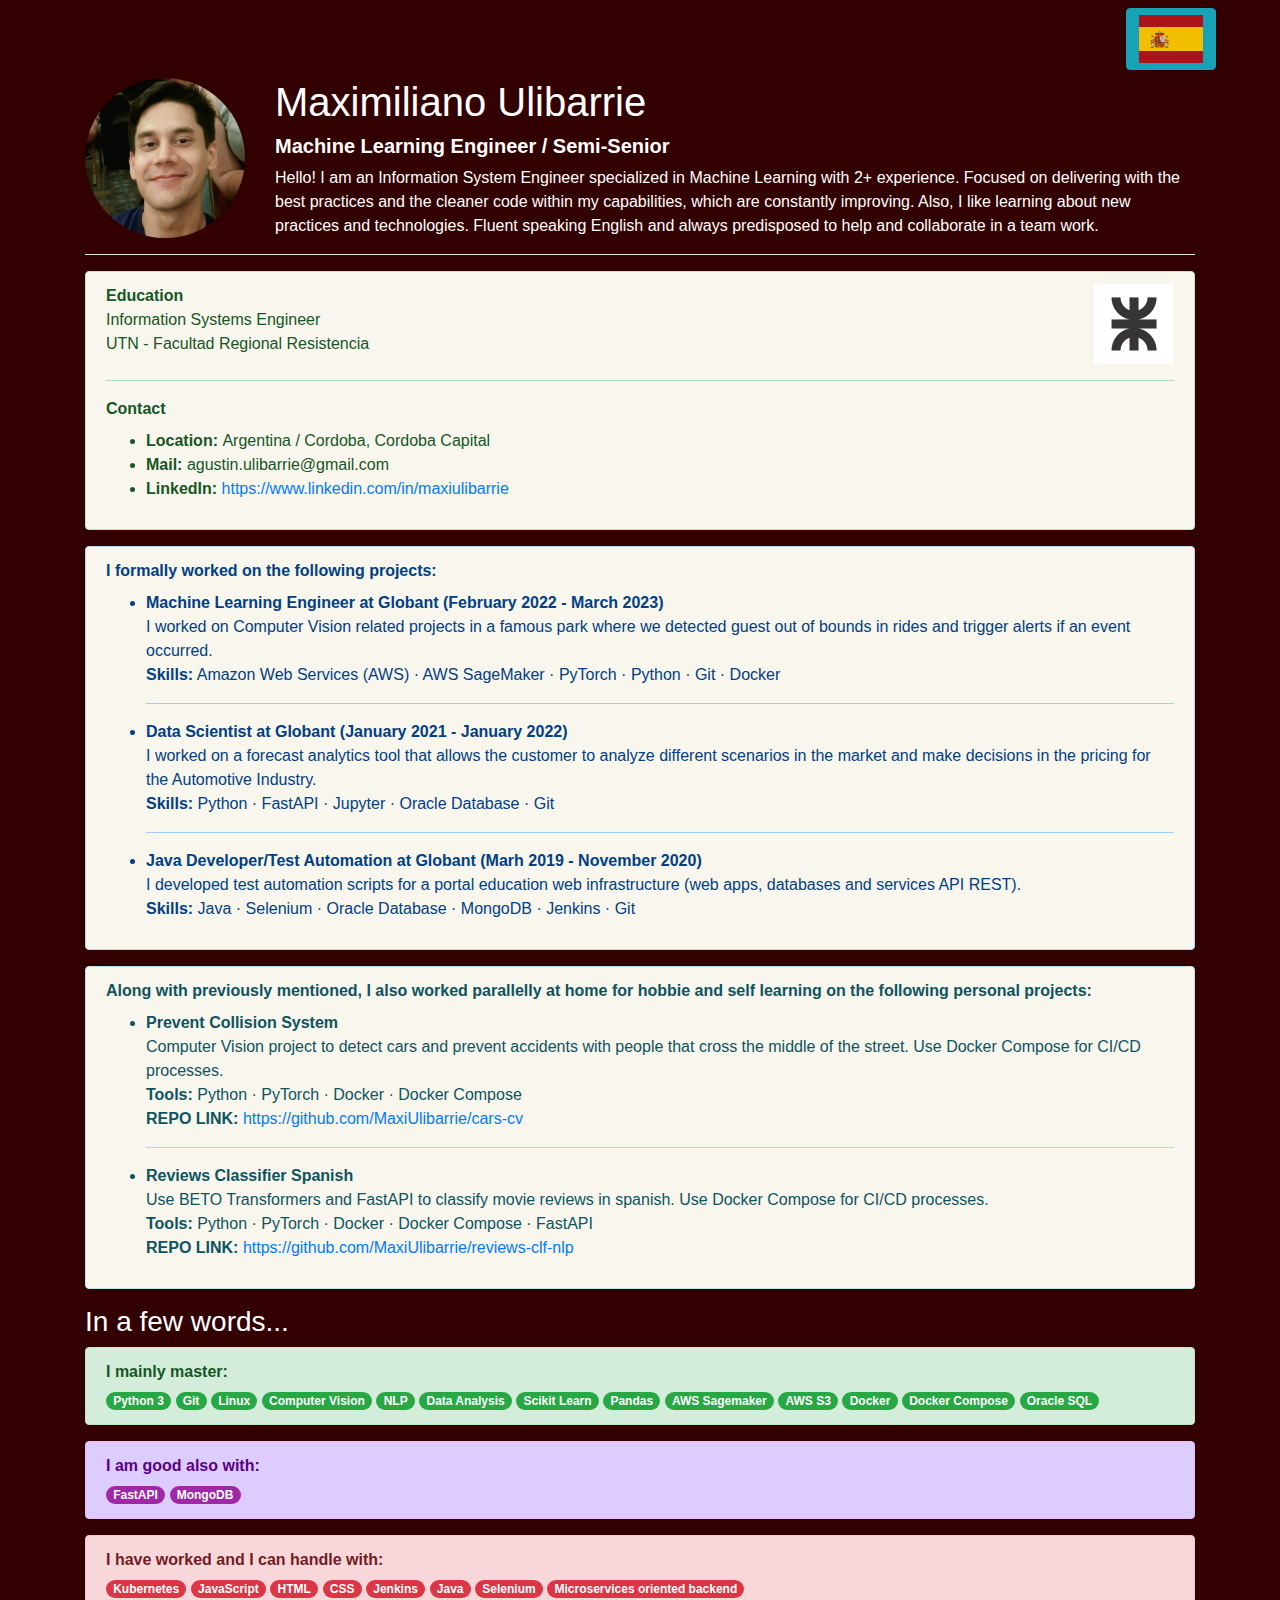
==== index.html @ bc401fa9 "first commit" ====
<!doctype html>
<html lang="en">
  <head>

    <meta charset="utf-8">
    <meta name="viewport" content="width=device-width, initial-scale=1, shrink-to-fit=no">
    <link rel="icon" type="image/x-icon" href="static/assets/favicon.ico">
    <link rel="stylesheet" href="static/css/bootstrap.min.css">
    <link rel="stylesheet" href="static/css/custom.css">

    <title>Maximiliano Ulibarrie CV</title>
  </head>

  <body onload="setTexts()" style="background-color: #330000;">

    <nav class="navbar sticky-top" style="max-height: 5rem;">
        <button id="btnChangeLanguage" class="btn btn-info ml-auto mr-md-5" onclick="changeLanguage()">
        
        </button>
    </nav>

    <div class="container">
        <div class="row mb-md-1" style="color: white;">
            <div class="col-6 col-md-2 my-auto">
                <img src="static/assets/profile.jpg" alt="My profile photo" style="border-radius: 50%; display: block; max-height: 100%; max-width: 100%;">
            </div>
            <div class="col-6 col-md-10 my-auto">
                <h1>Maximiliano Ulibarrie</h1><h5><strong>Machine Learning Engineer / Semi-Senior</strong></h5>
                <p class="d-none d-md-inline presentation"></p>
            </div>
        </div>
        <div class="row d-block mt-3 mt-md-0 d-md-none" style="color: white;">
            <div class="col-12">
                <p class="presentation"></p>
            </div>
        </div>

        <hr style="color: white; background-color: white;">
        <!-- Experiences -->

        <div class="row">
            <div class="col-12">

                <!-- info -->
                <div class="alert alert-success" style="background-color: #F9F6EE;">
                    <div class="container-utn">
                        <div>

                            <div>
                                <strong id="gradeCertificateTitle"></strong>
                            </div>

                            <div>
                                <span id="gradeCertificate"></span>
                            </div>

                        </div>

                        <div></div>

                        <div class="img-utn" style="margin-left: auto;">
                            <img src="static/assets/utn.png">
                        </div>
                        
                    </div>

                    <hr style="color: black; background-color: black;">

                    <div class="row">
                        <div class="col-12 mb-1">
                            <strong id="contactTitle">

                            </strong>
                        </div>
                    </div>
                    <div class="row mt-1">
                        <div class="col-12">
                            <ul id="contact">

                            </ul>
                        </div>
                    </div>
                </div>

                <!-- Formal jobs -->
                <div class="alert alert-primary" style="background-color: #F9F6EE;">
                    <div class="row">
                        <div class="col-12 mb-1">
                            <strong id="formalExperiencesTitle">
                            </strong>
                        </div>
                    </div>
                    <div class="row mt-1">
                        <div class="col-12">
                            <ul id="formalExperiences">
                                
                            </ul>
                        </div>
                    </div>
                </div>

                <!-- Non formal projects -->
                <div class="alert alert-info" style="background-color: #F9F6EE;">
                    <div class="row">
                        <div class="col-12 mb-1">
                            <strong id="personalProjectsTitle">

                            </strong>
                        </div>
                    </div>
                    <div class="row mt-1">
                        <div class="col-12">
                            <ul id="personalProjects">
                                
                            </ul>
                        </div>
                    </div>
                </div>

                <div class="row" style="color: white;">
                    <div class="col-12">
                        <h3 id="fewWords">
                            
                        </h3>
                    </div>
                </div>

                <!-- Master technologies -->
                <div class="alert alert-success">
                    <div class="row">
                        <div class="col-12">
                            <strong id="mainlyMasterTitle">

                            </strong>
                        </div>
                    </div>
                    <div class="row mt-1">
                        <div class="col-12">
                            <div class="badge badge-pill badge-success">Python 3</div>
                            <div class="badge badge-pill badge-success">Git</div>
                            <div class="badge badge-pill badge-success">Linux</div>
                            <div class="badge badge-pill badge-success">Computer Vision</div>
                            <div class="badge badge-pill badge-success">NLP</div>
                            <div class="badge badge-pill badge-success">Data Analysis</div>
                            <div class="badge badge-pill badge-success">Scikit Learn</div>
                            <div class="badge badge-pill badge-success">Pandas</div>
                            <div class="badge badge-pill badge-success">AWS Sagemaker</div>
                            <div class="badge badge-pill badge-success">AWS S3</div>
                            <div class="badge badge-pill badge-success">Docker</div>
                            <div class="badge badge-pill badge-success">Docker Compose</div>
                            <div class="badge badge-pill badge-success">Oracle SQL</div>
                        </div>
                    </div>
                </div>
                <!-- Other main technologies -->
                <div class="alert alert-purple">
                    <div class="row">
                        <div class="col-12">
                            <strong id="alsoWorkWith">

                            </strong>
                        </div>
                    </div>
                    <div class="row mt-1">
                        <div class="col-12">
                            <div class="badge badge-pill badge-purple">FastAPI</div>
                            <div class="badge badge-pill badge-purple">MongoDB</div>
                        </div>
                    </div>
                </div>
                <!-- Secondary technologies -->
                <div class="alert alert-danger">
                    <div class="row">
                        <div class="col-12">
                            <strong id="canHandleWith"></strong>
                        </div>
                    </div>
                    <div class="row mt-1">
                        <div class="col-12">
                            <div class="badge badge-pill badge-danger">Kubernetes</div>
                            <div class="badge badge-pill badge-danger">JavaScript</div>
                            <div class="badge badge-pill badge-danger">HTML</div>
                            <div class="badge badge-pill badge-danger">CSS</div>
                            <div class="badge badge-pill badge-danger">Jenkins</div>
                            <div class="badge badge-pill badge-danger">Java</div>
                            <div class="badge badge-pill badge-danger">Selenium</div>
                            <div class="badge badge-pill badge-danger">Microservices oriented backend</div>
                        </div>
                    </div>
                </div>
            </div>
        </div>
    </div>

    <script src="static/js/jquery.min.js"></script>
    <script src="static/js/bootstrap.bundle.min.js"></script>
    <script src="static/js/language.js"></script>

  </body>
</html>
---- static/css/custom.css ----
.container-utn {
    display: grid;
    align-items: right; 
    grid-template-columns: 1fr 1fr 1fr;
    column-gap: 5px;
}

.alert-purple{color:#5b0085;background-color:#ddccff;border-color:#f2b8ff}

.alert-purple hr{border-top-color:#ef9fff}

.alert-purple .alert-link{color:#52004b}

.badge-purple{color:#fff;background-color:#9f28a7}

a.badge-purple:focus,a.badge-purple:hover{color:#fff;background-color:#691e7e}

a.badge-purple.focus,a.badge-purple:focus{outline:0;box-shadow:0 0 0 .2rem rgba(120, 40, 167, 0.5)}
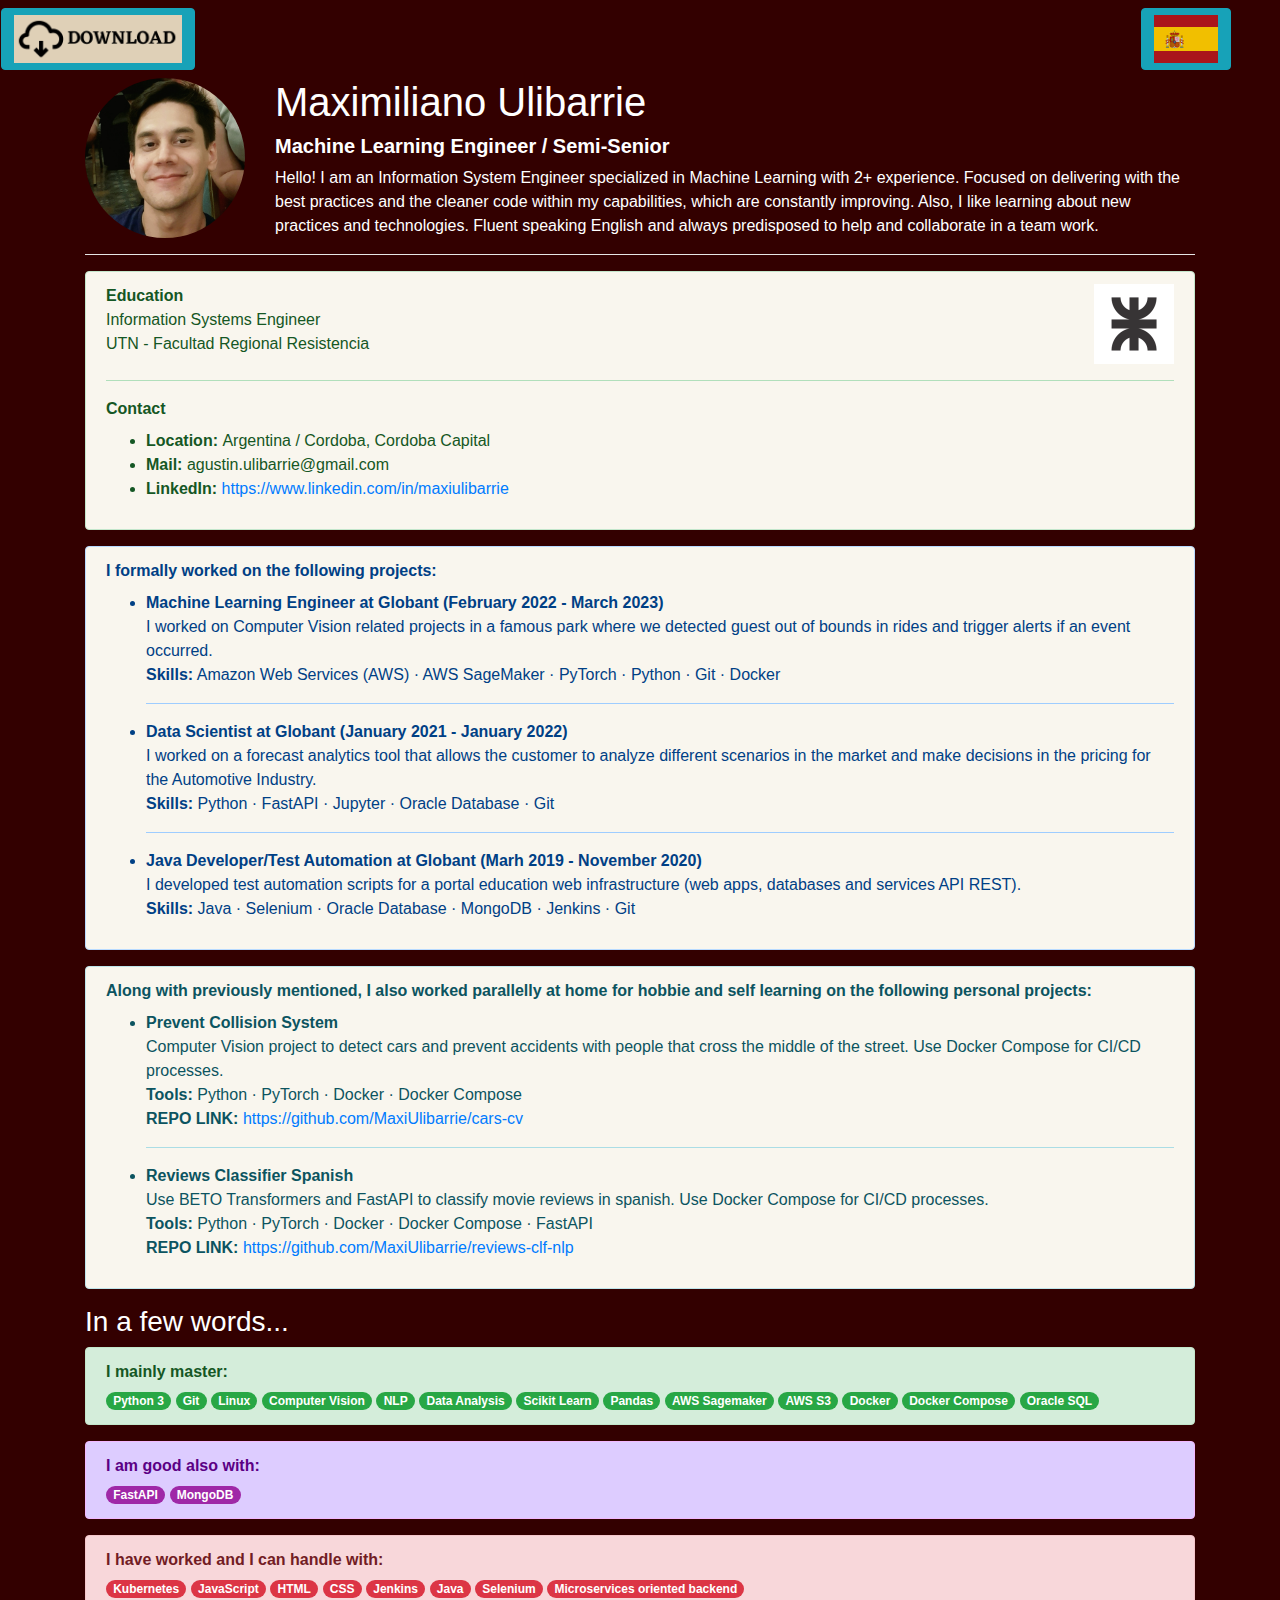
==== commit 4bcb2c86: "added download pdf version" ====
--- a/index.html
+++ b/index.html
@@ -13,11 +13,17 @@
 
   <body onload="setTexts()" style="background-color: #330000;">
 
-    <nav class="navbar sticky-top" style="max-height: 5rem;">
-        <button id="btnChangeLanguage" class="btn btn-info ml-auto mr-md-5" onclick="changeLanguage()">
-        
-        </button>
-    </nav>
+    <div class="navbar sticky-top row" style="max-height: 5rem;">
+        <nav class="column">
+            <div id="btnDownload"></div>
+        </nav>
+
+        <nav class="column">
+            <button id="btnChangeLanguage" class="btn btn-info ml-auto mr-md-5" onclick="changeLanguage()">
+            
+            </button>
+        </nav>
+    </div>
 
     <div class="container">
         <div class="row mb-md-1" style="color: white;">
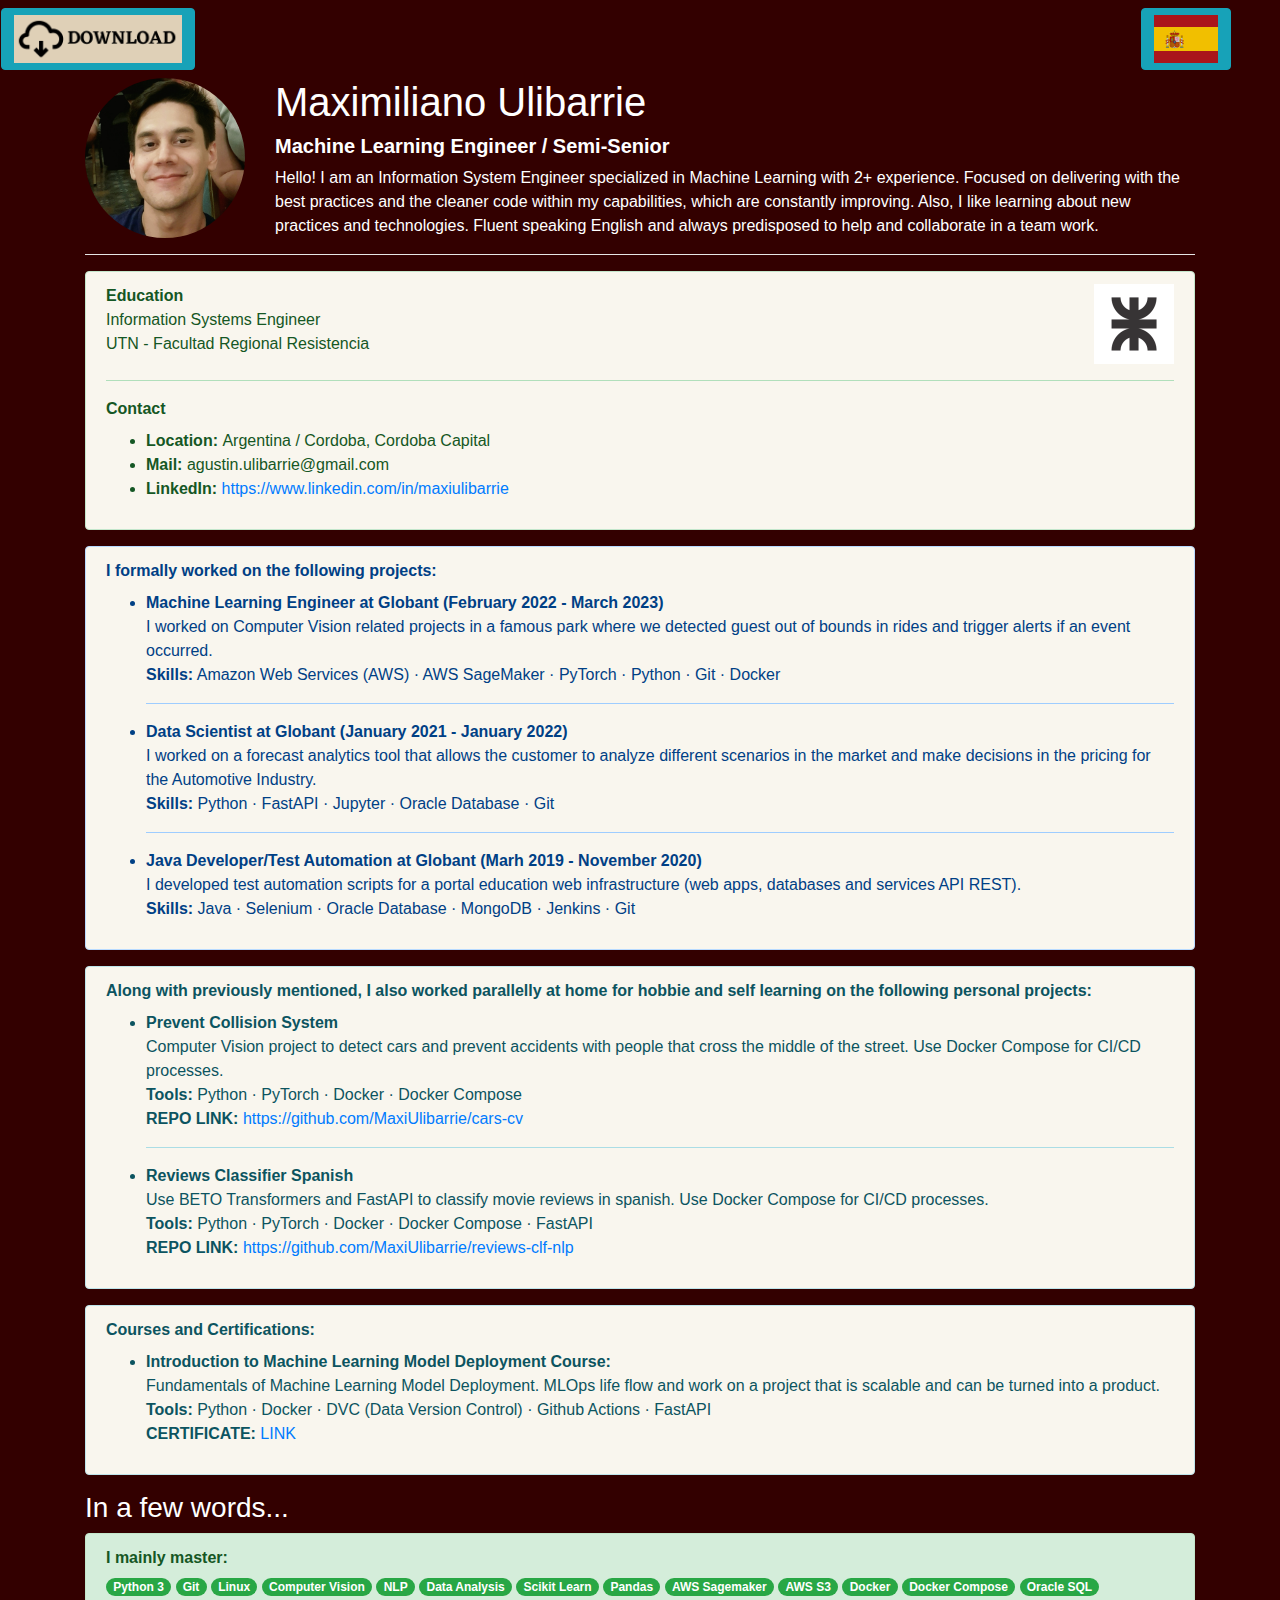
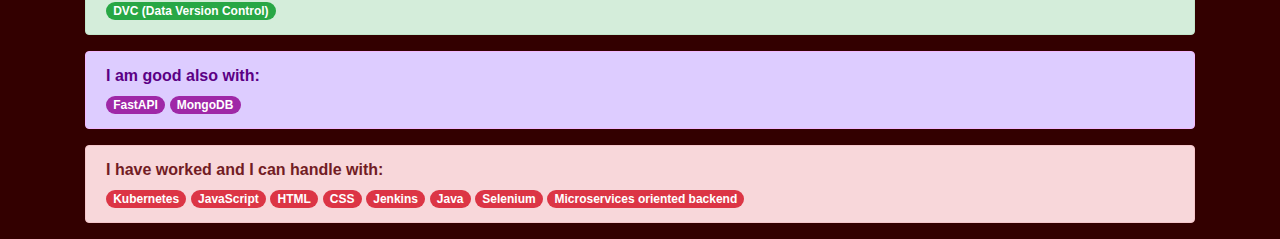
==== commit 1fdb52a1: "Added Courses and Certifications section" ====
--- a/index.html
+++ b/index.html
@@ -14,8 +14,8 @@
   <body onload="setTexts()" style="background-color: #330000;">
 
     <div class="navbar sticky-top row" style="max-height: 5rem;">
-        <nav class="column">
-            <div id="btnDownload"></div>
+        <nav class="column" id="btnDownloadMyResume">
+            
         </nav>
 
         <nav class="column">
@@ -117,6 +117,24 @@
                     <div class="row mt-1">
                         <div class="col-12">
                             <ul id="personalProjects">
+                                
+                            </ul>
+                        </div>
+                    </div>
+                </div>
+
+                <!-- Courses and Certifications -->
+                <div class="alert alert-info" style="background-color: #F9F6EE;">
+                    <div class="row">
+                        <div class="col-12 mb-1">
+                            <strong id="coursesCertificationsTitle">
+
+                            </strong>
+                        </div>
+                    </div>
+                    <div class="row mt-1">
+                        <div class="col-12">
+                            <ul id="coursesCertifications">
                                 
                             </ul>
                         </div>
@@ -155,6 +173,7 @@
                             <div class="badge badge-pill badge-success">Docker</div>
                             <div class="badge badge-pill badge-success">Docker Compose</div>
                             <div class="badge badge-pill badge-success">Oracle SQL</div>
+                            <div class="badge badge-pill badge-success">DVC (Data Version Control)</div>
                         </div>
                     </div>
                 </div>
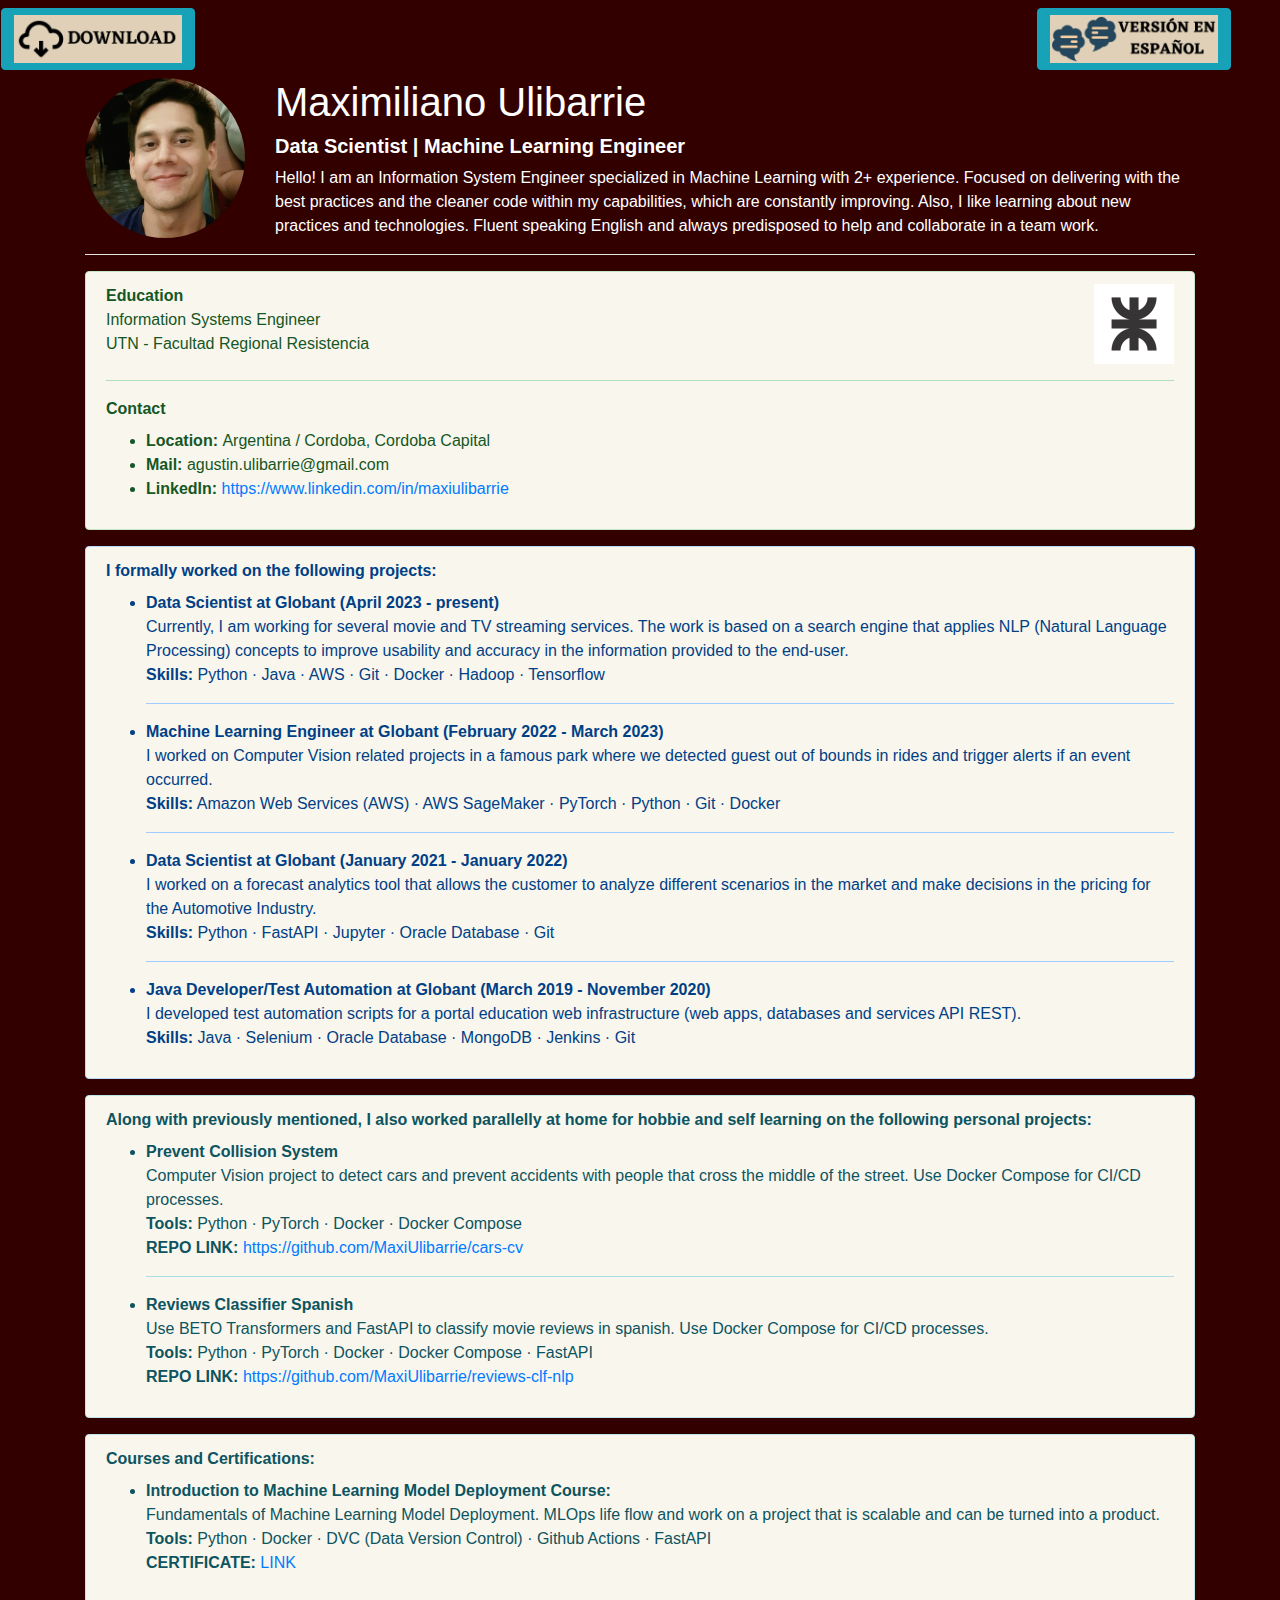
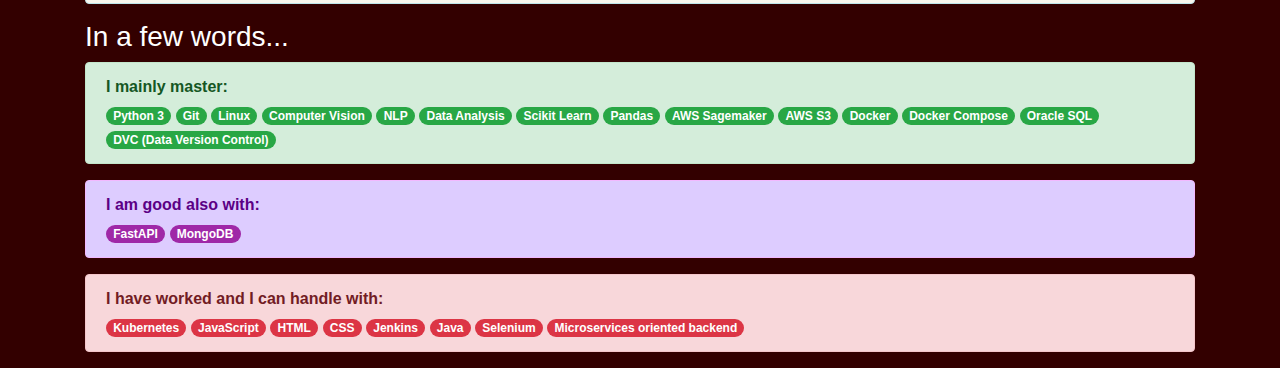
==== commit 701ebcaa: "changed title" ====
--- a/index.html
+++ b/index.html
@@ -31,7 +31,7 @@
                 <img src="static/assets/profile.jpg" alt="My profile photo" style="border-radius: 50%; display: block; max-height: 100%; max-width: 100%;">
             </div>
             <div class="col-6 col-md-10 my-auto">
-                <h1>Maximiliano Ulibarrie</h1><h5><strong>Machine Learning Engineer / Semi-Senior</strong></h5>
+                <h1>Maximiliano Ulibarrie</h1><h5><strong>Data Scientist | Machine Learning Engineer</strong></h5>
                 <p class="d-none d-md-inline presentation"></p>
             </div>
         </div>
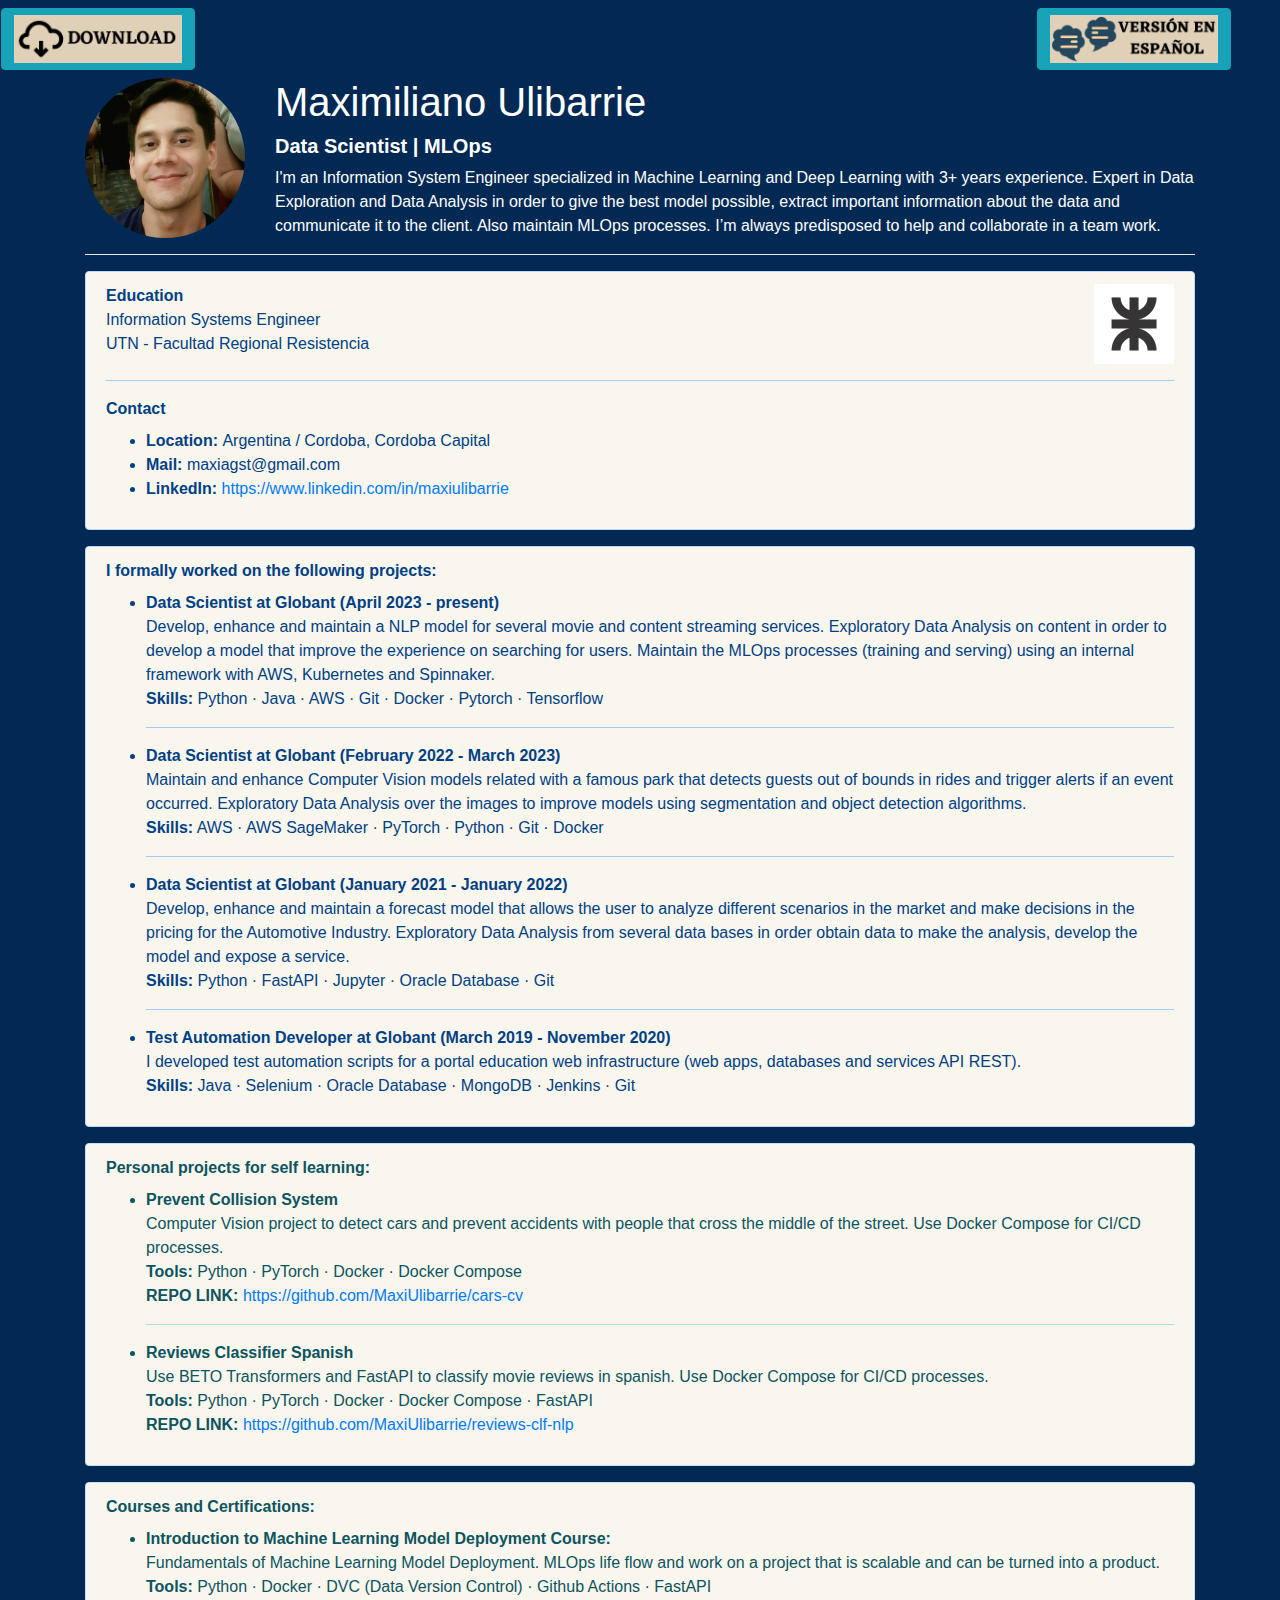
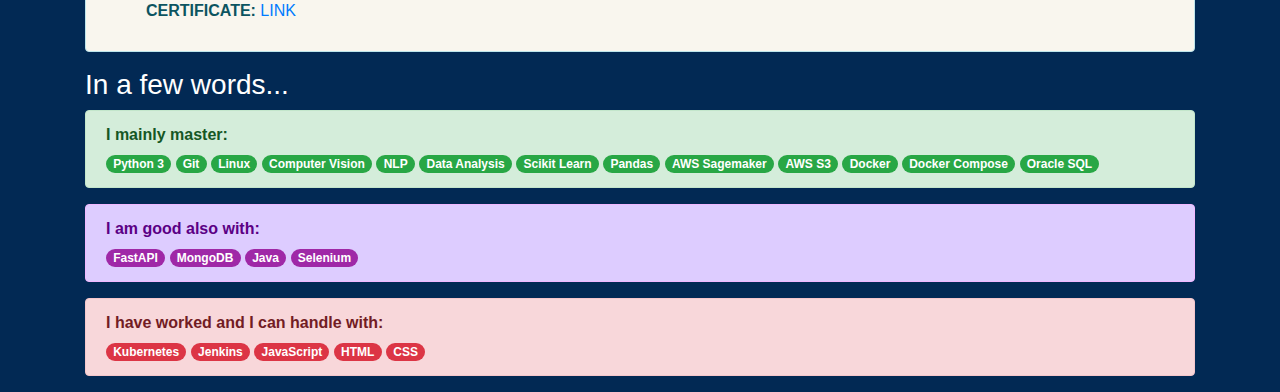
==== commit 18fd5395: "New cvs" ====
--- a/index.html
+++ b/index.html
@@ -11,7 +11,7 @@
     <title>Maximiliano Ulibarrie CV</title>
   </head>
 
-  <body onload="setTexts()" style="background-color: #330000;">
+  <body onload="setTexts()" style="background-color: #022954;">
 
     <div class="navbar sticky-top row" style="max-height: 5rem;">
         <nav class="column" id="btnDownloadMyResume">
@@ -31,7 +31,7 @@
                 <img src="static/assets/profile.jpg" alt="My profile photo" style="border-radius: 50%; display: block; max-height: 100%; max-width: 100%;">
             </div>
             <div class="col-6 col-md-10 my-auto">
-                <h1>Maximiliano Ulibarrie</h1><h5><strong>Data Scientist | Machine Learning Engineer</strong></h5>
+                <h1>Maximiliano Ulibarrie</h1><h5><strong>Data Scientist | MLOps</strong></h5>
                 <p class="d-none d-md-inline presentation"></p>
             </div>
         </div>
@@ -48,7 +48,7 @@
             <div class="col-12">
 
                 <!-- info -->
-                <div class="alert alert-success" style="background-color: #F9F6EE;">
+                <div class="alert alert-primary" style="background-color: #F9F6EE;">
                     <div class="container-utn">
                         <div>
 
@@ -173,7 +173,6 @@
                             <div class="badge badge-pill badge-success">Docker</div>
                             <div class="badge badge-pill badge-success">Docker Compose</div>
                             <div class="badge badge-pill badge-success">Oracle SQL</div>
-                            <div class="badge badge-pill badge-success">DVC (Data Version Control)</div>
                         </div>
                     </div>
                 </div>
@@ -190,6 +189,8 @@
                         <div class="col-12">
                             <div class="badge badge-pill badge-purple">FastAPI</div>
                             <div class="badge badge-pill badge-purple">MongoDB</div>
+                            <div class="badge badge-pill badge-purple">Java</div>
+                            <div class="badge badge-pill badge-purple">Selenium</div>
                         </div>
                     </div>
                 </div>
@@ -203,13 +204,10 @@
                     <div class="row mt-1">
                         <div class="col-12">
                             <div class="badge badge-pill badge-danger">Kubernetes</div>
+                            <div class="badge badge-pill badge-danger">Jenkins</div>
                             <div class="badge badge-pill badge-danger">JavaScript</div>
                             <div class="badge badge-pill badge-danger">HTML</div>
                             <div class="badge badge-pill badge-danger">CSS</div>
-                            <div class="badge badge-pill badge-danger">Jenkins</div>
-                            <div class="badge badge-pill badge-danger">Java</div>
-                            <div class="badge badge-pill badge-danger">Selenium</div>
-                            <div class="badge badge-pill badge-danger">Microservices oriented backend</div>
                         </div>
                     </div>
                 </div>
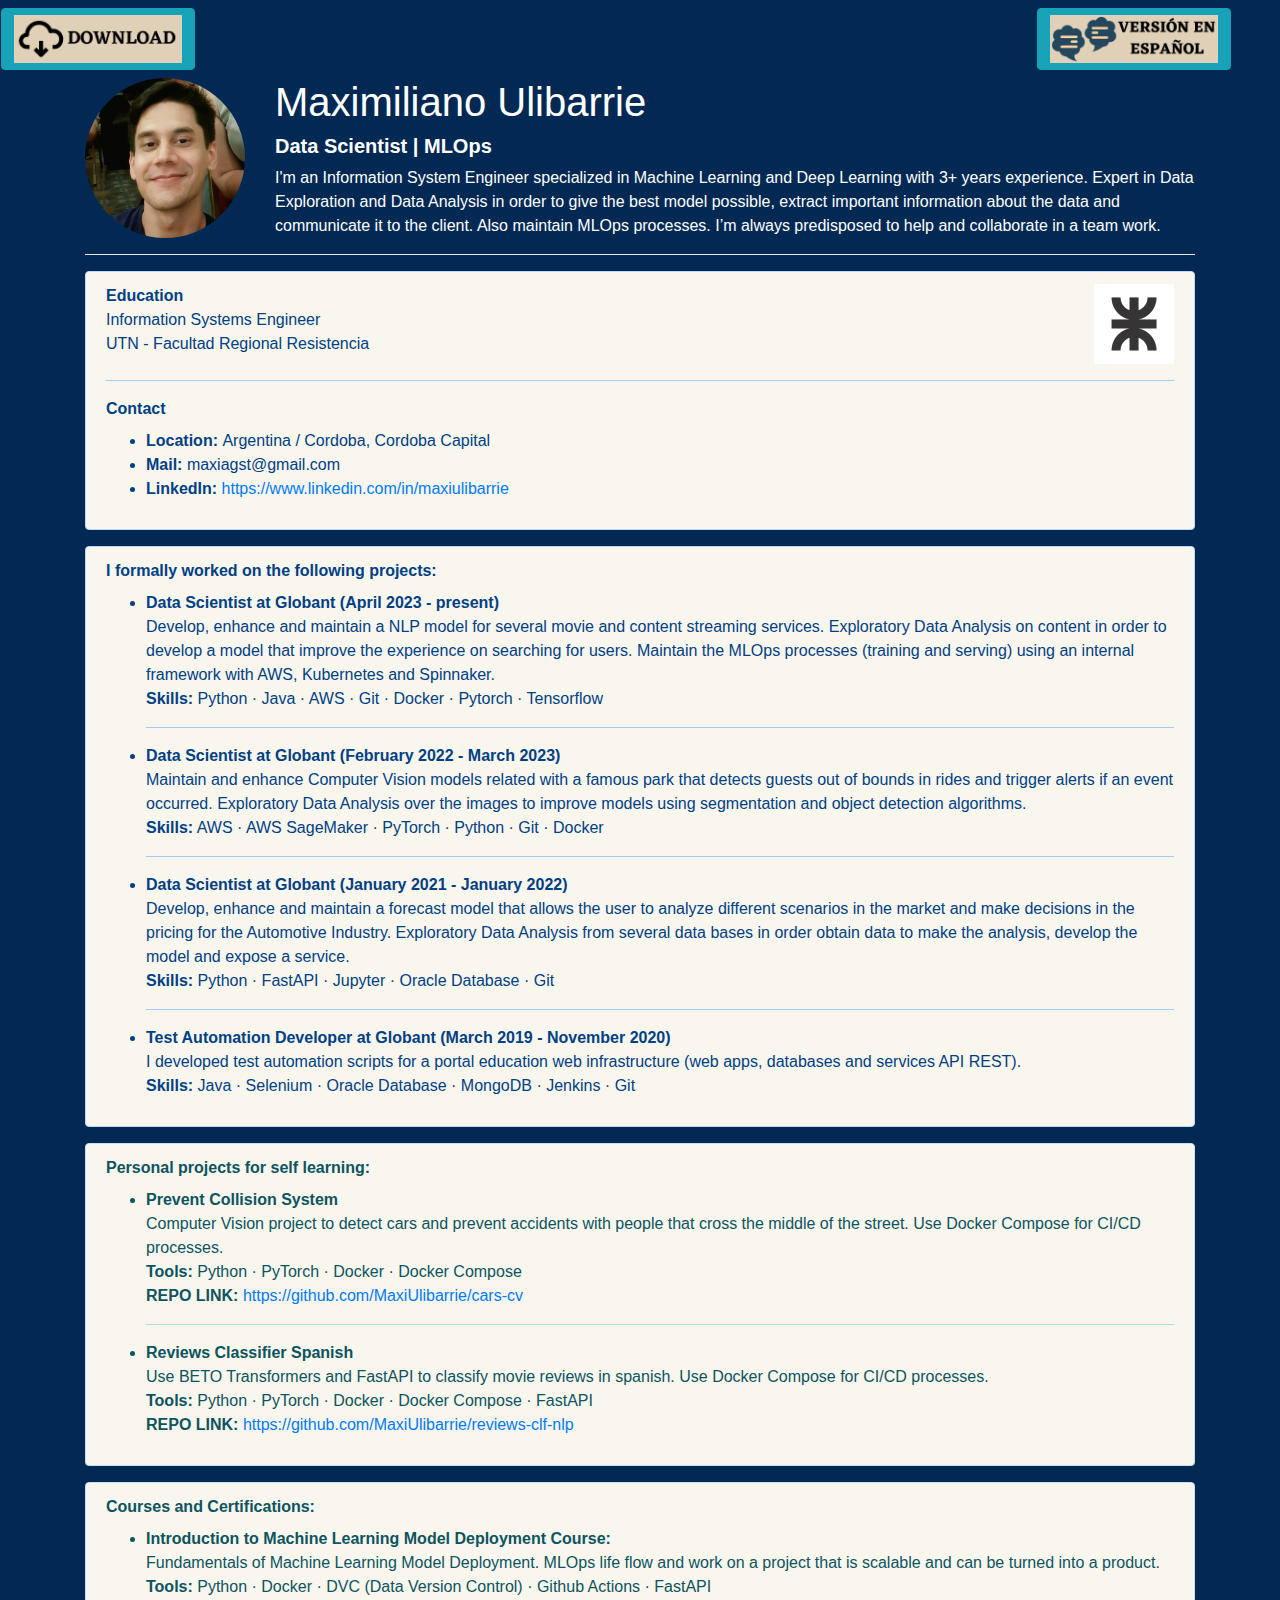
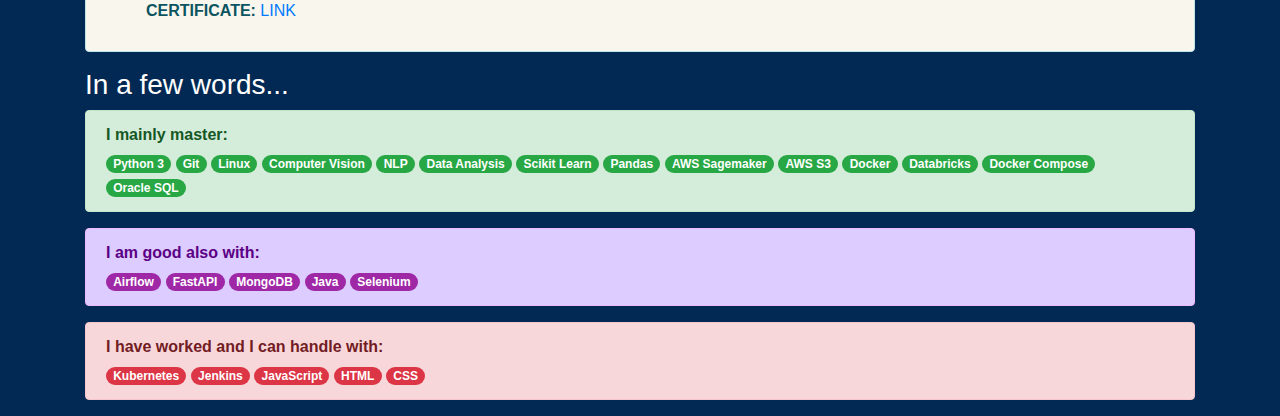
==== commit e3d58b21: "added skills" ====
--- a/index.html
+++ b/index.html
@@ -171,6 +171,7 @@
                             <div class="badge badge-pill badge-success">AWS Sagemaker</div>
                             <div class="badge badge-pill badge-success">AWS S3</div>
                             <div class="badge badge-pill badge-success">Docker</div>
+                            <div class="badge badge-pill badge-success">Databricks</div>
                             <div class="badge badge-pill badge-success">Docker Compose</div>
                             <div class="badge badge-pill badge-success">Oracle SQL</div>
                         </div>
@@ -187,6 +188,7 @@
                     </div>
                     <div class="row mt-1">
                         <div class="col-12">
+                            <div class="badge badge-pill badge-purple">Airflow</div>
                             <div class="badge badge-pill badge-purple">FastAPI</div>
                             <div class="badge badge-pill badge-purple">MongoDB</div>
                             <div class="badge badge-pill badge-purple">Java</div>
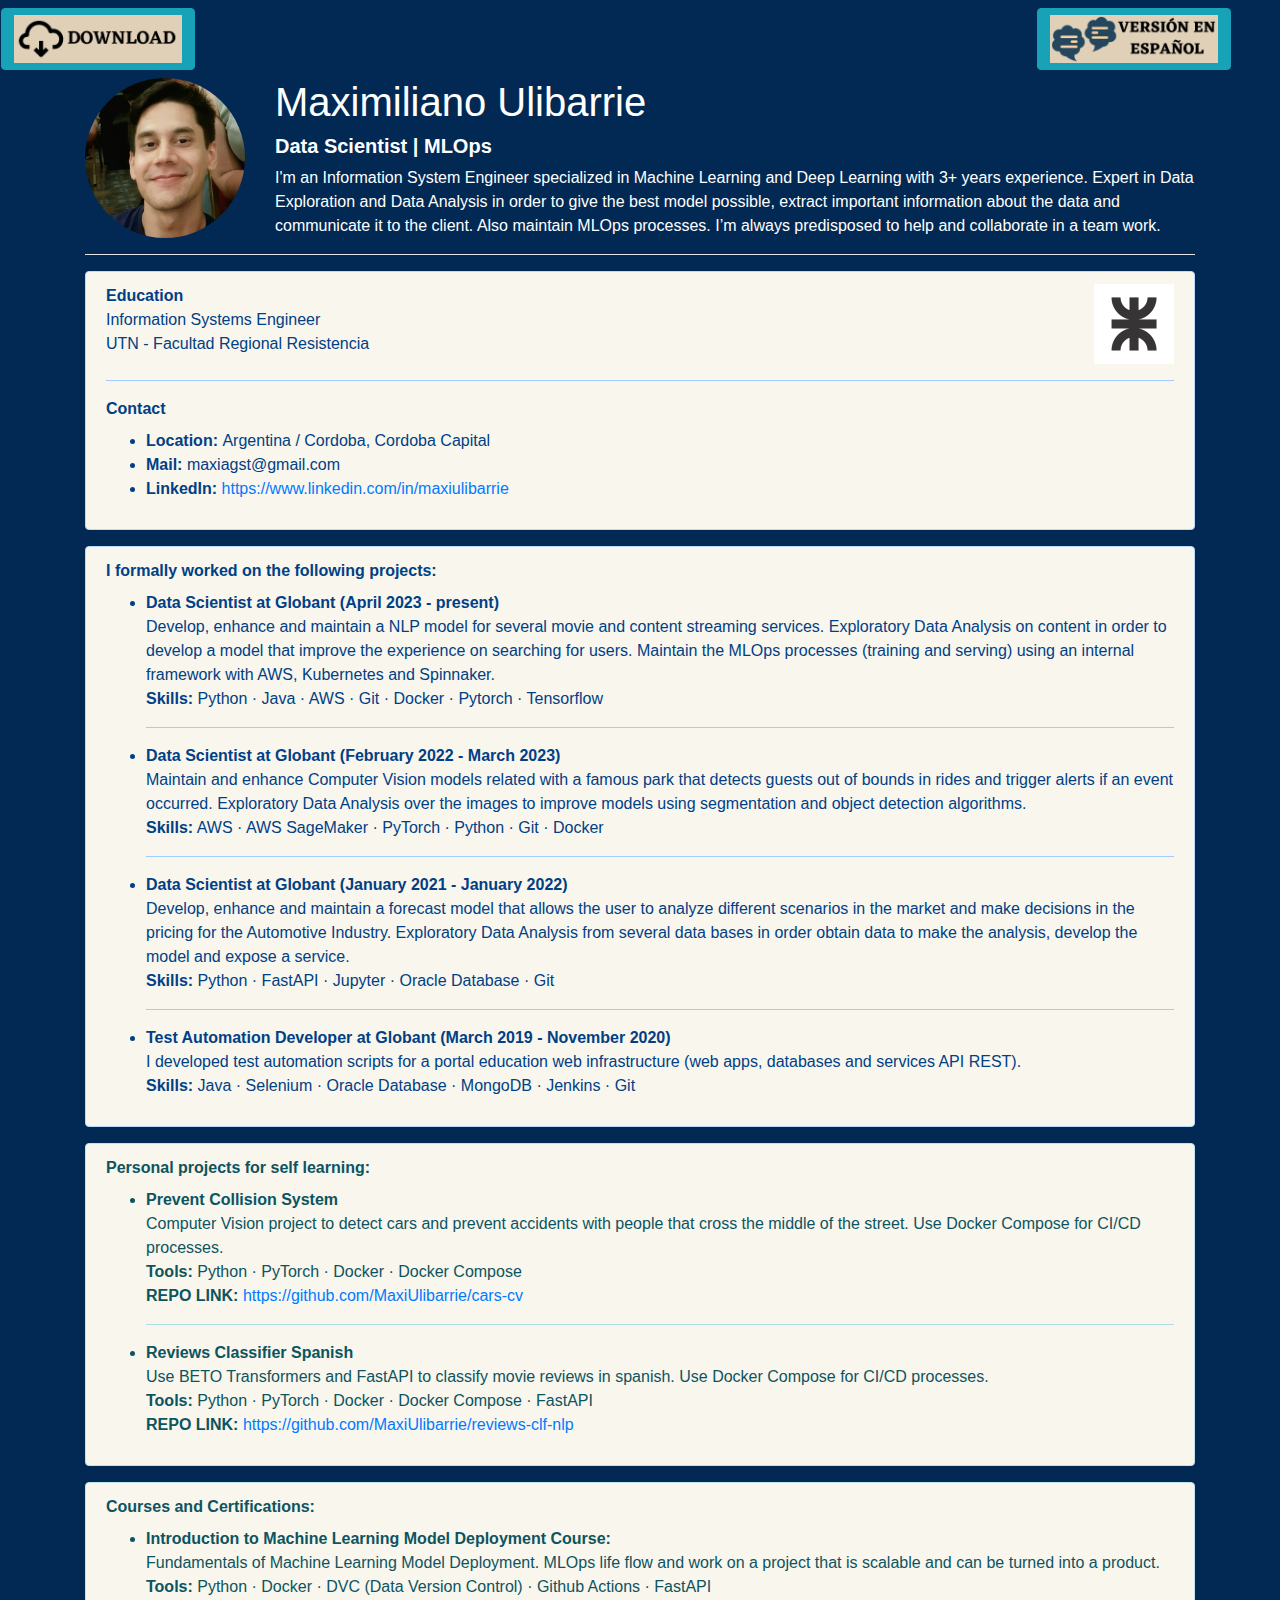
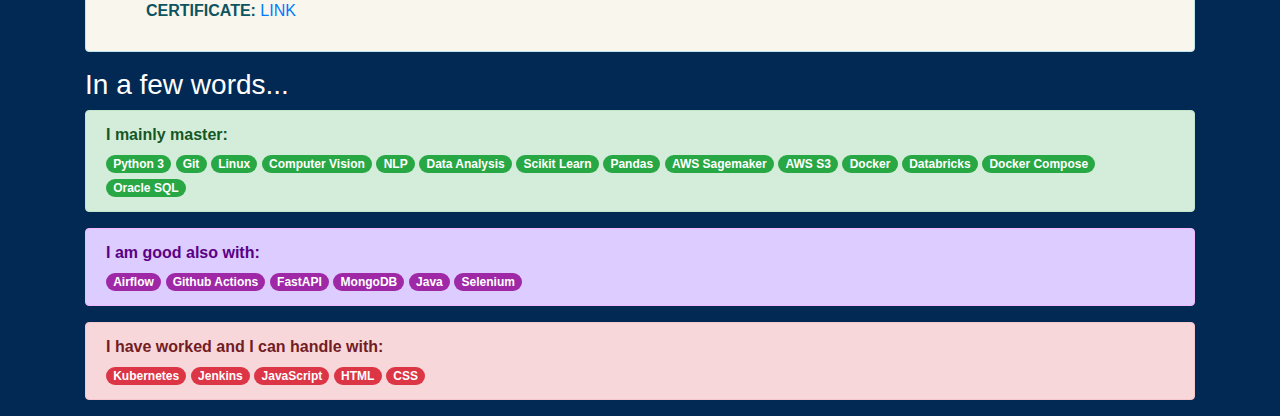
==== commit 771194a5: "added github actions skill" ====
--- a/index.html
+++ b/index.html
@@ -189,6 +189,7 @@
                     <div class="row mt-1">
                         <div class="col-12">
                             <div class="badge badge-pill badge-purple">Airflow</div>
+                            <div class="badge badge-pill badge-purple">Github Actions</div>
                             <div class="badge badge-pill badge-purple">FastAPI</div>
                             <div class="badge badge-pill badge-purple">MongoDB</div>
                             <div class="badge badge-pill badge-purple">Java</div>
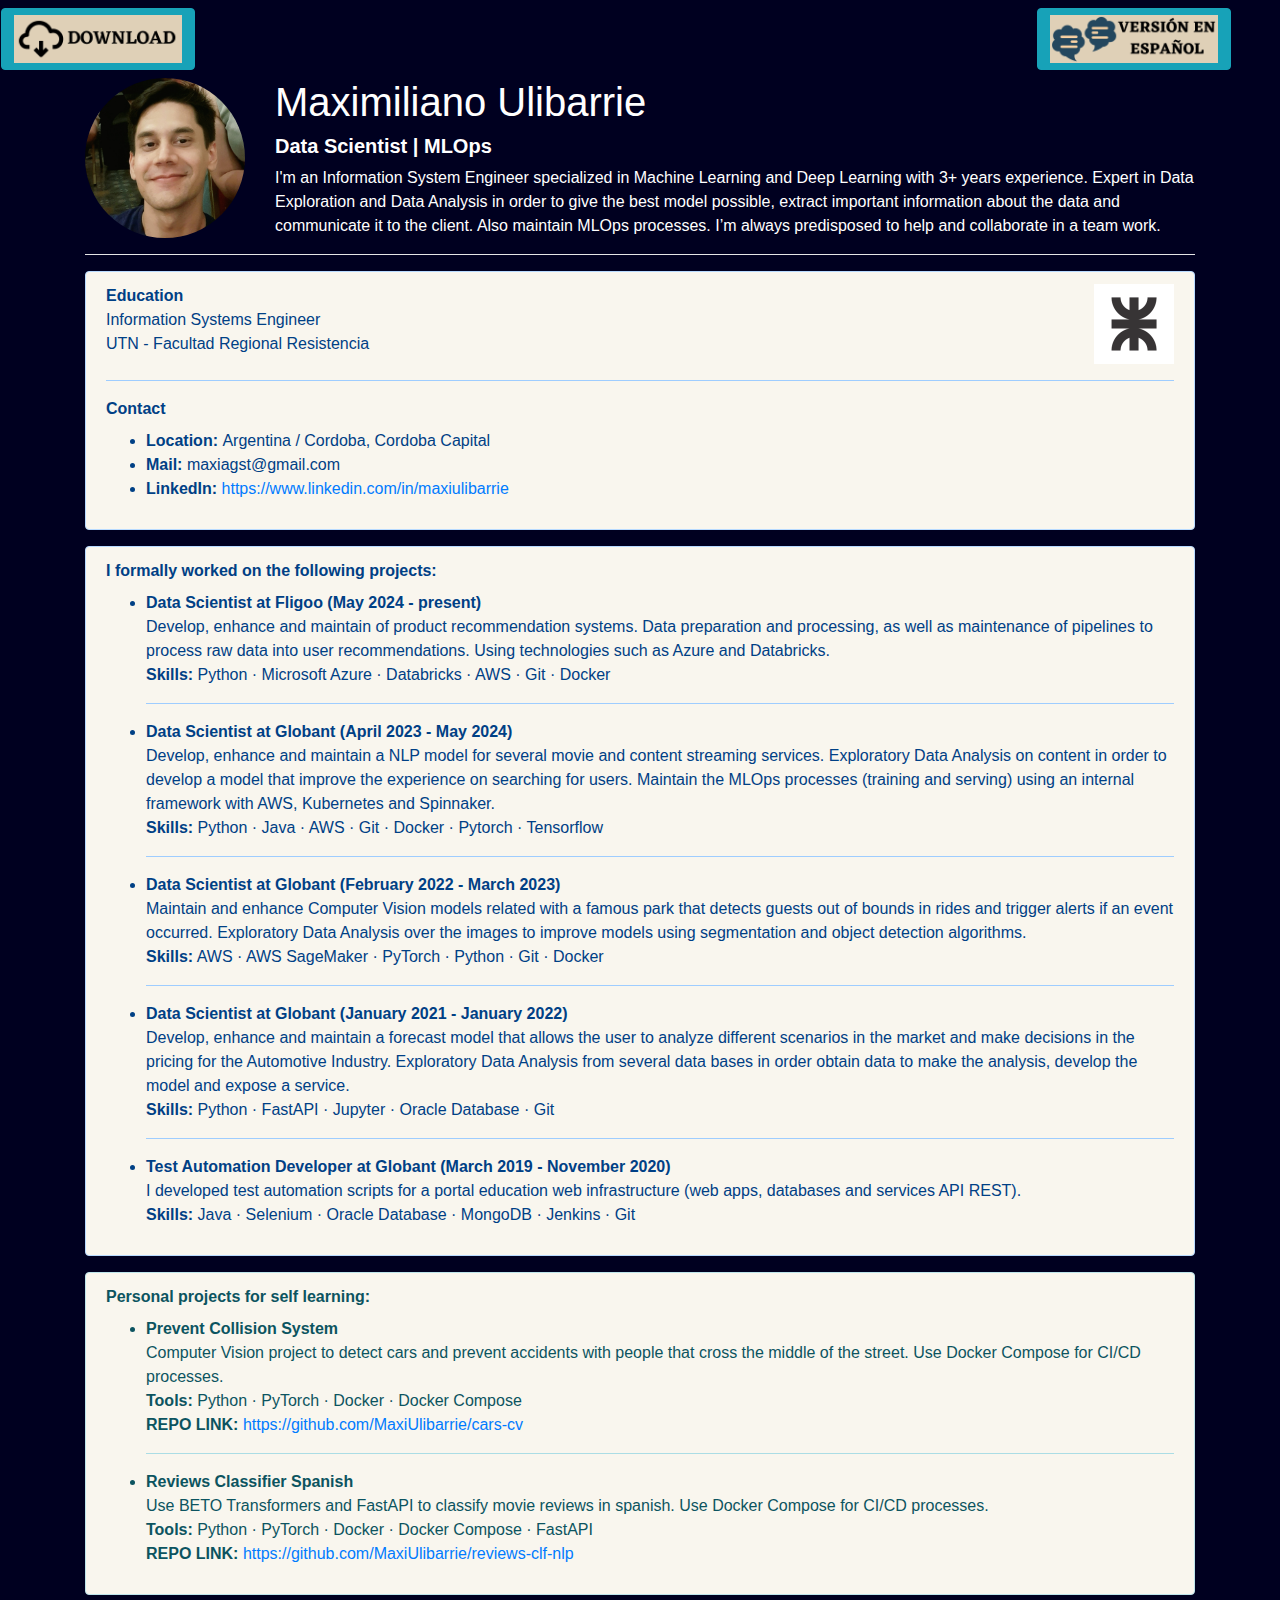
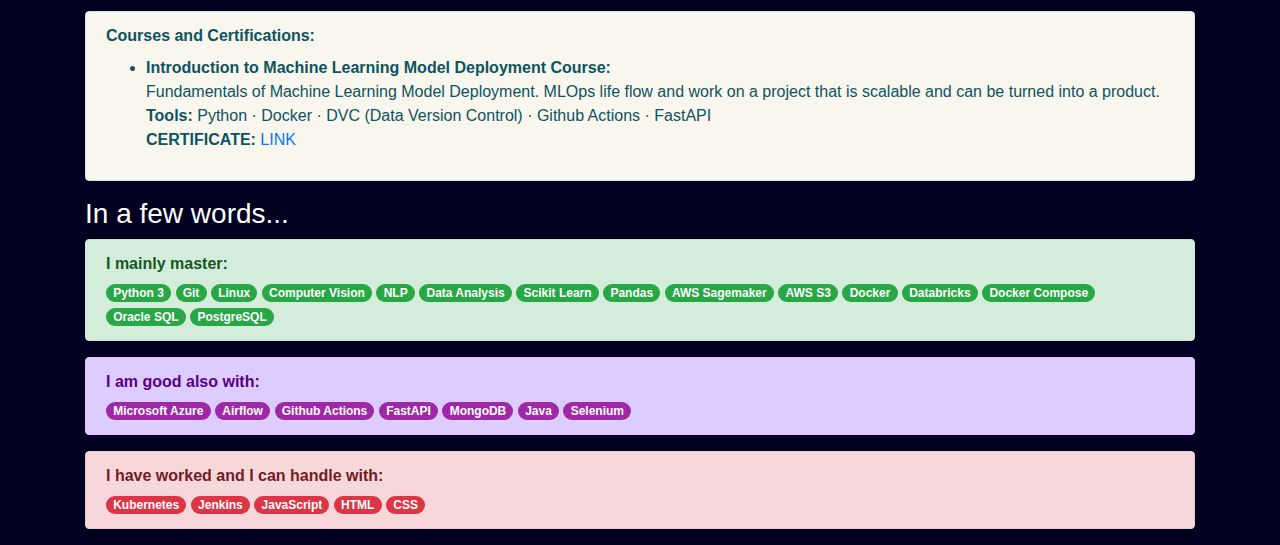
==== commit da6c1157: "added new job" ====
--- a/index.html
+++ b/index.html
@@ -11,7 +11,7 @@
     <title>Maximiliano Ulibarrie CV</title>
   </head>
 
-  <body onload="setTexts()" style="background-color: #022954;">
+  <body onload="setTexts()" style="background-color: #000020;">
 
     <div class="navbar sticky-top row" style="max-height: 5rem;">
         <nav class="column" id="btnDownloadMyResume">
@@ -174,6 +174,7 @@
                             <div class="badge badge-pill badge-success">Databricks</div>
                             <div class="badge badge-pill badge-success">Docker Compose</div>
                             <div class="badge badge-pill badge-success">Oracle SQL</div>
+                            <div class="badge badge-pill badge-success">PostgreSQL</div>
                         </div>
                     </div>
                 </div>
@@ -188,6 +189,7 @@
                     </div>
                     <div class="row mt-1">
                         <div class="col-12">
+                            <div class="badge badge-pill badge-purple">Microsoft Azure</div>
                             <div class="badge badge-pill badge-purple">Airflow</div>
                             <div class="badge badge-pill badge-purple">Github Actions</div>
                             <div class="badge badge-pill badge-purple">FastAPI</div>
